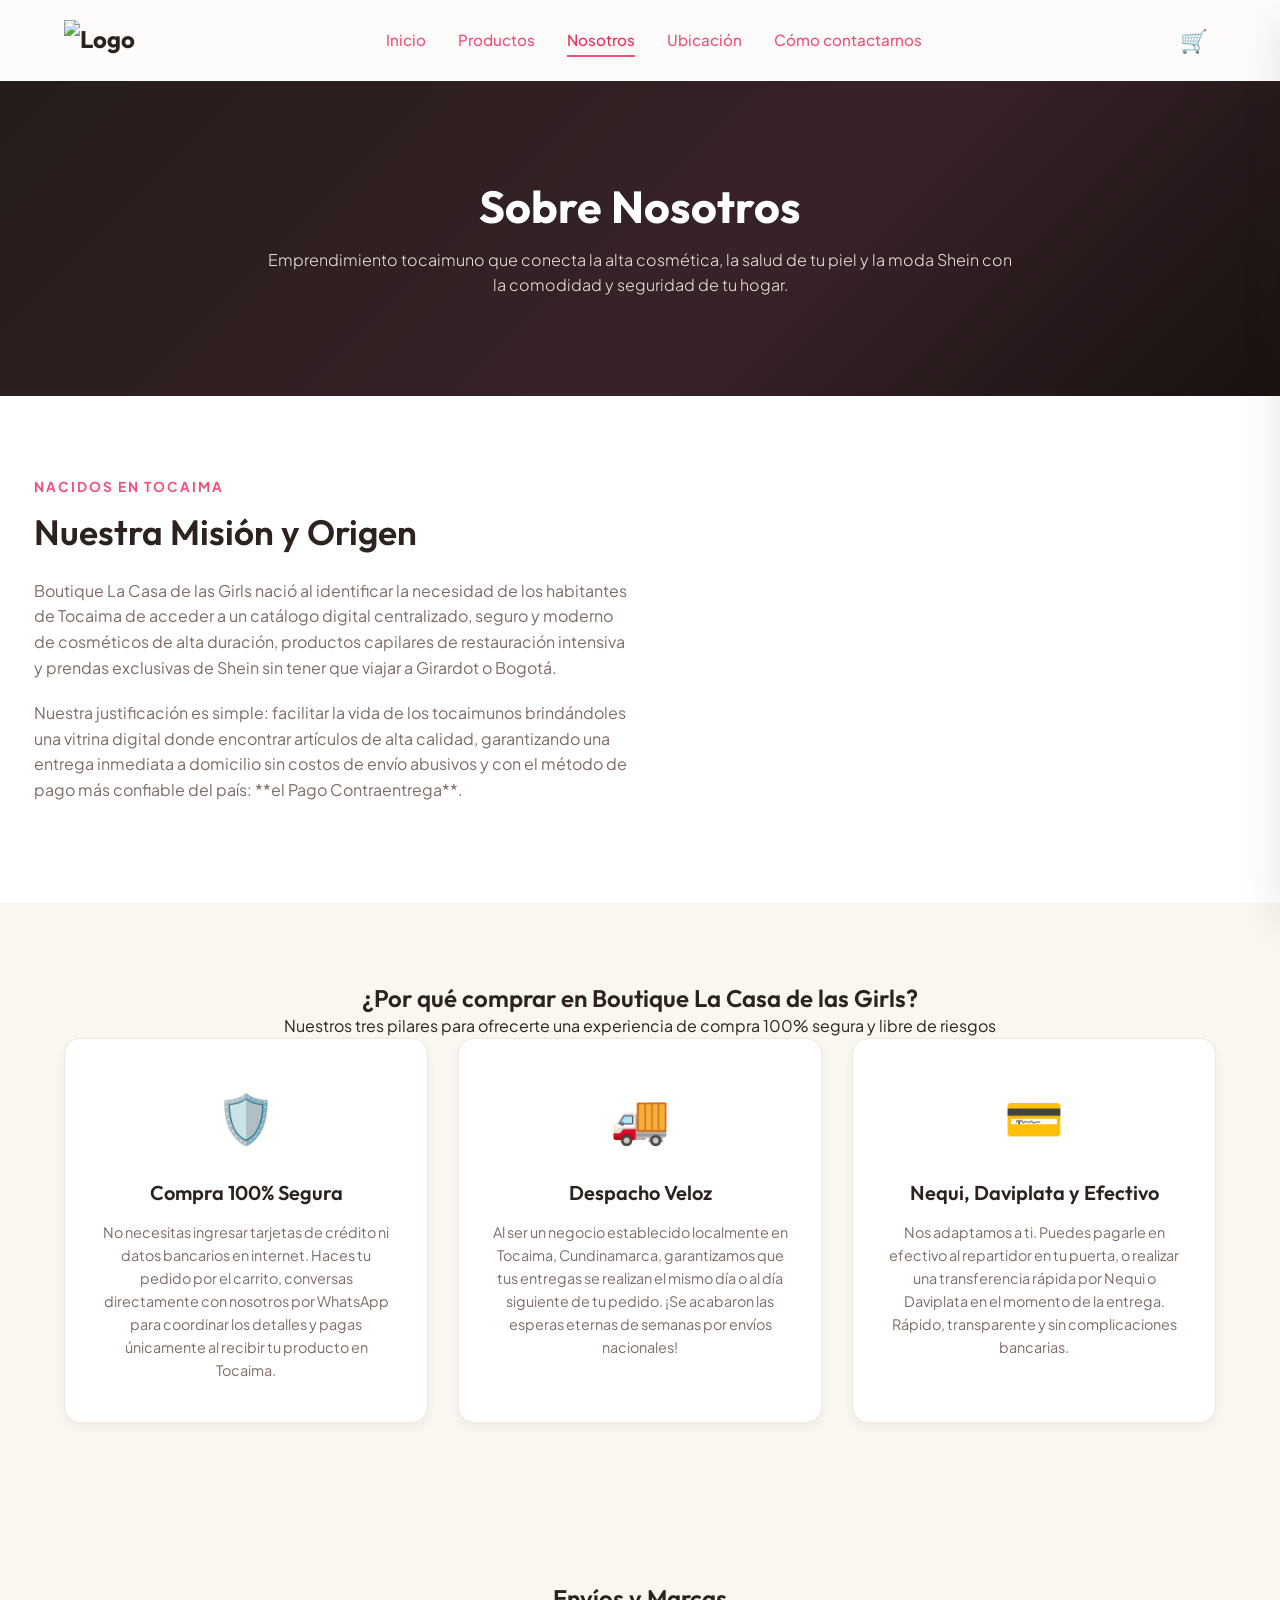
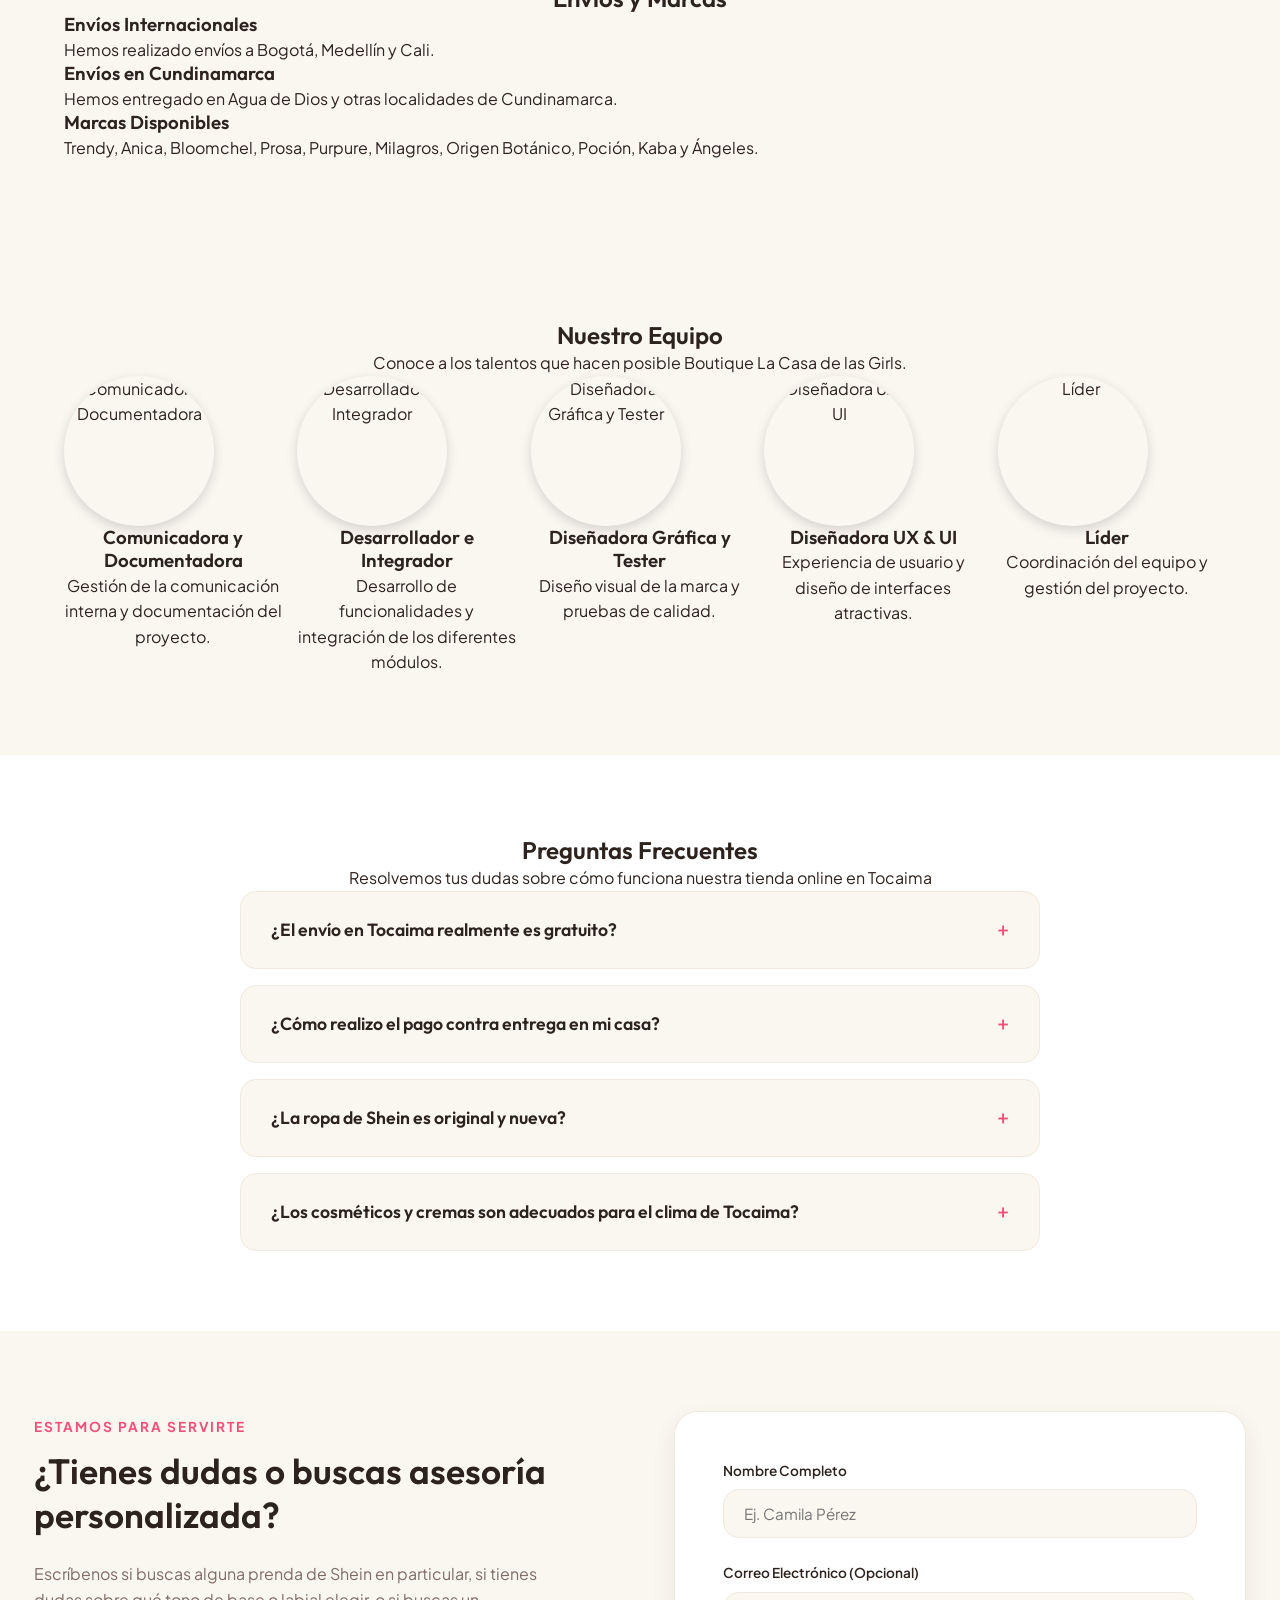
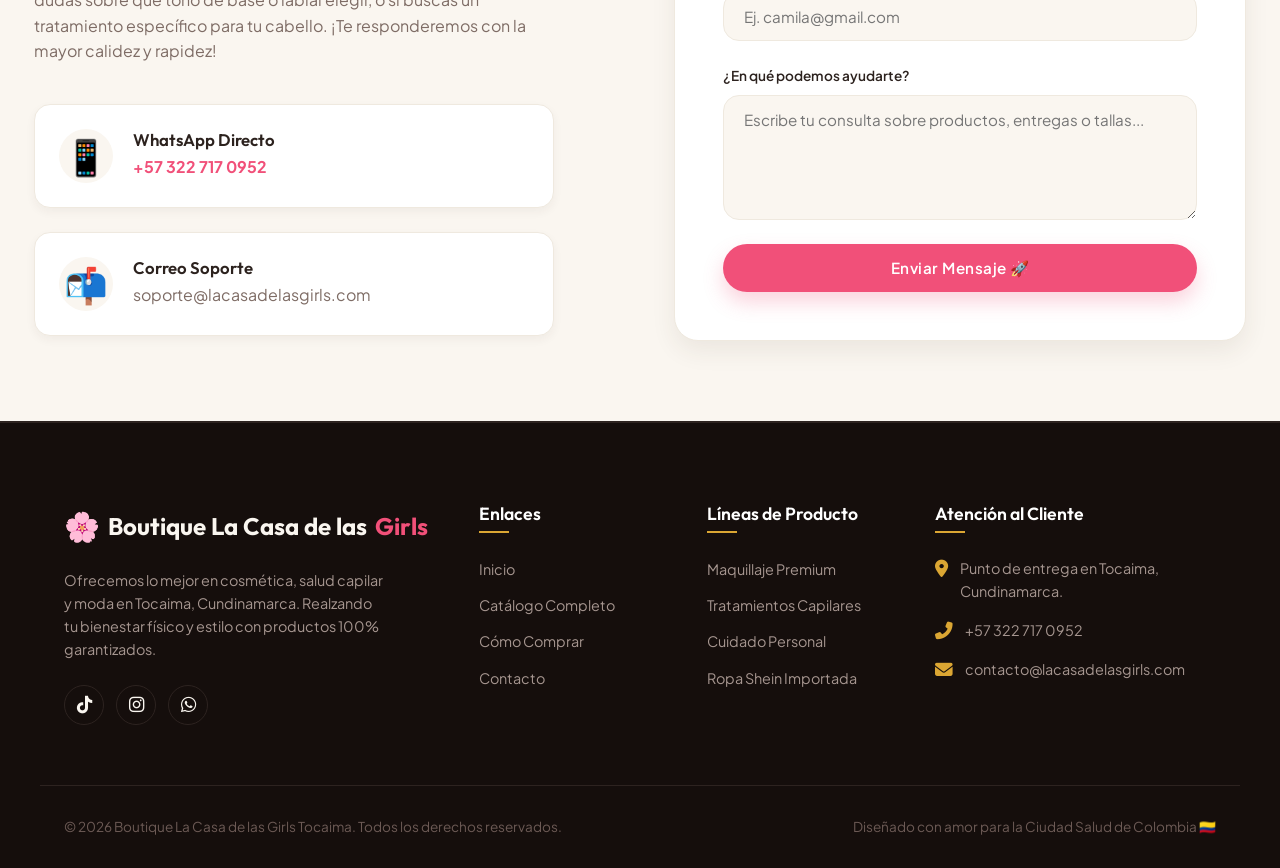
==== html/nosotros.html @ 66ab5dfc "Add files via upload" ====
<!DOCTYPE html>
<html lang="es">
<head>
    <meta charset="UTF-8">
    <meta name="viewport" content="width=device-width, initial-scale=1.0">
    <title>Nosotros | Boutique La Casa de las Girls Tocaima</title>
    <!-- Meta tags SEO -->
    <meta name="description" content="Conoce la historia de Boutique La Casa de las Girls, el principal portal de cosmética y Shein en Tocaima, Cundinamarca. Compra seguro sin tarjeta, paga contraentrega.">
    <!-- Hojas de Estilo -->
    <link rel="stylesheet" href="../css/estilos.css">
    <link rel="stylesheet" href="../css/nosotros.css">
    <!-- Fuentes y FontAwesome para Iconos -->
    <link rel="stylesheet" href="https://cdnjs.cloudflare.com/ajax/libs/font-awesome/6.4.0/css/all.min.css">
</head>
<body>

    <!-- Encabezado y Navbar -->
    <header class="header-container">
        <nav class="navbar">
            <div class="container nav-container">
                <a href="inicio.html" class="logo" id="logo-main"><img src="../imagenes/logotipo de la pagina/logotipo.jpeg" alt="Logo" class="logo-img" style="height:40px; vertical-align:middle;"/></a>
                
                <ul class="nav-menu">
                    <li><a href="inicio.html" class="nav-link" id="lnk-inicio">Inicio</a></li>
                    <li><a href="productos.html" class="nav-link" id="lnk-productos">Productos</a></li>
                    <li><a href="nosotros.html" class="nav-link active" id="lnk-nosotros">Nosotros</a></li>
                    <li><a href="ubicacion.html" class="nav-link" id="lnk-ubicacion">Ubicación</a></li>
                    <li><a href="#contacto" class="nav-link" id="lnk-contacto">Cómo contactarnos</a></li>
                </ul>

                <div class="nav-actions">
                    <!-- Carrito de Compras -->
                    <button class="nav-btn" id="cart-open-btn" aria-label="Abrir Carrito" id="btn-cart">
                        🛒
                        <span class="cart-count" style="display: none;">0</span>
                    </button>
                    <!-- Menú Hamburguesa -->
                    <button class="menu-toggle" aria-label="Menu" id="btn-menu">
                        <span></span>
                        <span></span>
                        <span></span>
                    </button>
                </div>
            </div>
        </nav>
    </header>

    <!-- Banner Superior de Nosotros -->
    <section class="page-banner">
        <div class="banner-overlay"></div>
        <div class="container banner-content animar-scroll">
            <h1>Sobre Nosotros</h1>
            <p>Emprendimiento tocaimuno que conecta la alta cosmética, la salud de tu piel y la moda Shein con la comodidad y seguridad de tu hogar.</p>
        </div>
    </section>

    <!-- Sección de Historia y Origen -->
    <section class="section history-section">
        <div class="container history-grid">
            <div class="history-text animar-scroll izquierda">
                <span class="sub-title">Nacidos en Tocaima</span>
                <h2>Nuestra Misión y Origen</h2>
                <p>Boutique La Casa de las Girls nació al identificar la necesidad de los habitantes de Tocaima de acceder a un catálogo digital centralizado, seguro y moderno de cosméticos de alta duración, productos capilares de restauración intensiva y prendas exclusivas de Shein sin tener que viajar a Girardot o Bogotá.</p>
                <p>Nuestra justificación es simple: facilitar la vida de los tocaimunos brindándoles una vitrina digital donde encontrar artículos de alta calidad, garantizando una entrega inmediata a domicilio sin costos de envío abusivos y con el método de pago más confiable del país: **el Pago Contraentrega**.</p>
        
                
                    
                
            </div>
        </div>
    </section>

    <!-- Pilares de Confianza y Seguridad -->
    <section class="section trust-section">
        <div class="container">
            <div class="section-title text-center animar-scroll">
                <h2>¿Por qué comprar en Boutique La Casa de las Girls?</h2>
                <p>Nuestros tres pilares para ofrecerte una experiencia de compra 100% segura y libre de riesgos</p>
                <div class="divider"></div>
            </div>

            <div class="trust-grid">
                <!-- Pilar 1: Cero Riesgo -->
                <div class="trust-card animar-scroll">
                    <div class="trust-icon">🛡️</div>
                    <h3>Compra 100% Segura</h3>
                    <p>No necesitas ingresar tarjetas de crédito ni datos bancarios en internet. Haces tu pedido por el carrito, conversas directamente con nosotros por WhatsApp para coordinar los detalles y pagas únicamente al recibir tu producto en Tocaima.</p>
                </div>

                <!-- Pilar 2: Envíos Locales Express -->
                <div class="trust-card animar-scroll" style="animation-delay: 0.1s;">
                    <div class="trust-icon">🚚</div>
                    <h3>Despacho Veloz</h3>
                    <p>Al ser un negocio establecido localmente en Tocaima, Cundinamarca, garantizamos que tus entregas se realizan el mismo día o al día siguiente de tu pedido. ¡Se acabaron las esperas eternas de semanas por envíos nacionales!</p>
                </div>

                <!-- Pilar 3: Medios de Pago Familiares -->
                <div class="trust-card animar-scroll" style="animation-delay: 0.2s;">
                    <div class="trust-icon">💳</div>
                    <h3>Nequi, Daviplata y Efectivo</h3>
                    <p>Nos adaptamos a ti. Puedes pagarle en efectivo al repartidor en tu puerta, o realizar una transferencia rápida por Nequi o Daviplata en el momento de la entrega. Rápido, transparente y sin complicaciones bancarias.</p>
                </div>
            </div>
        </div>
    </section>
<section class="section shipping-brands-section">
    <div class="container">
        <div class="section-title text-center animar-scroll">
            <h2>Envíos y Marcas</h2>
            <div class="divider"></div>
        </div>
        <div class="shipping-info">
            <h3>Envíos Internacionales</h3>
            <p>Hemos realizado envíos a Bogotá, Medellín y Cali.</p>
            <h3>Envíos en Cundinamarca</h3>
            <p>Hemos entregado en Agua de Dios y otras localidades de Cundinamarca.</p>
        </div>
        <div class="brands-list">
            <h3>Marcas Disponibles</h3>
            <p>Trendy, Anica, Bloomchel, Prosa, Purpure, Milagros, Origen Botánico, Poción, Kaba y Ángeles.</p>
        </div>
    </div>
</section>

<!-- Team Section -->
<section class="section team-section">
    <div class="container">
        <div class="section-title text-center animar-scroll">
            <h2>Nuestro Equipo</h2>
            <p>Conoce a los talentos que hacen posible Boutique La Casa de las Girls.</p>
            <div class="divider"></div>
        </div>
        <div class="team-grid" style="display:grid;grid-template-columns:repeat(auto-fit, minmax(150px,1fr));gap:15px;">
            <div class="team-card animar-scroll" style="text-align:center;">
                <img src="../grupo de trabajo/Comunicadora y Documentadora.jpeg" alt="Comunicadora y Documentadora" style="width:150px;height:150px;border-radius:50%;box-shadow:0 4px 12px rgba(0,0,0,0.15);">
                <h3>Comunicadora y Documentadora</h3>
                <p>Gestión de la comunicación interna y documentación del proyecto.</p>
            </div>
            <div class="team-card animar-scroll" style="text-align:center;">
                <img src="../grupo de trabajo/Desarrollador e Integrador.jpeg" alt="Desarrollador e Integrador" style="width:150px;height:150px;border-radius:50%;box-shadow:0 4px 12px rgba(0,0,0,0.15);">
                <h3>Desarrollador e Integrador</h3>
                <p>Desarrollo de funcionalidades y integración de los diferentes módulos.</p>
            </div>
            <div class="team-card animar-scroll" style="text-align:center;">
                <img src="../grupo de trabajo/Diseñadora Grafica y Tester.jpeg" alt="Diseñadora Gráfica y Tester" style="width:150px;height:150px;border-radius:50%;box-shadow:0 4px 12px rgba(0,0,0,0.15);">
                <h3>Diseñadora Gráfica y Tester</h3>
                <p>Diseño visual de la marca y pruebas de calidad.</p>
            </div>
            <div class="team-card animar-scroll" style="text-align:center;">
                <img src="../grupo de trabajo/Diseñadora UX (Experiencia de usuario) y Diseñadora UI (interfaz).jpeg" alt="Diseñadora UX y UI" style="width:150px;height:150px;border-radius:50%;box-shadow:0 4px 12px rgba(0,0,0,0.15);">
                <h3>Diseñadora UX & UI</h3>
                <p>Experiencia de usuario y diseño de interfaces atractivas.</p>
            </div>
            <div class="team-card animar-scroll" style="text-align:center;">
                <img src="../grupo de trabajo/Lider.jpeg" alt="Líder" style="width:150px;height:150px;border-radius:50%;box-shadow:0 4px 12px rgba(0,0,0,0.15);">
                <h3>Líder</h3>
                <p>Coordinación del equipo y gestión del proyecto.</p>
            </div>
        </div>
    </div>
</section>

    <!-- FAQs (Preguntas Frecuentes) -->
    <section class="section faq-section">
        <div class="container">
            <div class="section-title text-center animar-scroll">
                <h2>Preguntas Frecuentes</h2>
                <p>Resolvemos tus dudas sobre cómo funciona nuestra tienda online en Tocaima</p>
                <div class="divider"></div>
            </div>

            <div class="faq-container animar-scroll">
                <!-- FAQ 1 -->
                <div class="faq-item">
                    <button class="faq-question">
                        <span>¿El envío en Tocaima realmente es gratuito?</span>
                        <span class="faq-icon-toggle">+</span>
                    </button>
                    <div class="faq-answer">
                        <p>Sí, absolutamente todos los envíos dentro del casco urbano de Tocaima Cundinamarca son gratuitos por compras mínimas de $15.000 COP. Para veredas o sectores aledaños (como El Vergel, Lutaima o Pubenza) coordinamos una tarifa muy baja y accesible por WhatsApp.</p>
                    </div>
                </div>

                <!-- FAQ 2 -->
                <div class="faq-item">
                    <button class="faq-question">
                        <span>¿Cómo realizo el pago contra entrega en mi casa?</span>
                        <span class="faq-icon-toggle">+</span>
                    </button>
                    <div class="faq-answer">
                        <p>Es muy sencillo. Realizas tu pedido en la página, te redireccionará a WhatsApp donde confirmamos tus datos. Llevamos tu pedido a tu domicilio, y en el momento que te entregamos los productos físicos, le cancelas en efectivo al repartidor o le realizas la transferencia a nuestro Nequi/Daviplata autorizado.</p>
                    </div>
                </div>

                <!-- FAQ 3 -->
                <div class="faq-item">
                    <button class="faq-question">
                        <span>¿La ropa de Shein es original y nueva?</span>
                        <span class="faq-icon-toggle">+</span>
                    </button>
                    <div class="faq-answer">
                        <p>Sí, importamos directamente desde la plataforma oficial de Shein. Toda la ropa es 100% nueva, viene sellada en su empaque original de Shein y con sus respectivas etiquetas de fábrica. En nuestra sección Nosotros y en el catálogo especificamos tallas y medidas exactas para que elijas la prenda perfecta.</p>
                    </div>
                </div>

                <!-- FAQ 4 -->
                <div class="faq-item">
                    <button class="faq-question">
                        <span>¿Los cosméticos y cremas son adecuados para el clima de Tocaima?</span>
                        <span class="faq-icon-toggle">+</span>
                    </button>
                    <div class="faq-answer">
                        <p>Sí, esa es nuestra gran propuesta de valor. Tocaima posee un clima cálido espectacular, por lo que seleccionamos bases y labiales mate de larga duración que resisten el sudor y la humedad. Igualmente, nuestros protectores solares son de toque seco (anti-brillo) y los tratamientos capilares rehidratan el cabello reseco por el sol o el agua.</p>
                    </div>
                </div>
            </div>
        </div>
    </section>

    <!-- Formulario de Contacto -->
    <section class="section contact-section" id="contacto">
        <div class="container contact-grid">
            
            <div class="contact-info animar-scroll izquierda">
                <span class="sub-title">Estamos para servirte</span>
                <h2>¿Tienes dudas o buscas asesoría personalizada?</h2>
                <p>Escríbenos si buscas alguna prenda de Shein en particular, si tienes dudas sobre qué tono de base o labial elegir, o si buscas un tratamiento específico para tu cabello. ¡Te responderemos con la mayor calidez y rapidez!</p>
                
                <div class="contact-methods">
                    <div class="method-card">
                        <span class="method-icon">📱</span>
                        <div>
                            <h4>WhatsApp Directo</h4>
                            <a href="https://api.whatsapp.com/send?phone=573227170952" target="_blank" style="color: var(--color-primary); font-weight: 700;">+57 322 717 0952</a>
                        </div>
                    </div>
                    <div class="method-card">
                        <span class="method-icon">📬</span>
                        <div>
                            <h4>Correo Soporte</h4>
                            <p style="margin: 0; color: var(--color-text-muted);">soporte@lacasadelasgirls.com</p>
                        </div>
                    </div>
                </div>
            </div>

            <div class="contact-form-container animar-scroll derecha">
                <form id="contact-form" class="contact-form">
                    <div class="form-group">
                        <label for="contact-name">Nombre Completo</label>
                        <input type="text" id="contact-name" placeholder="Ej. Camila Pérez" required>
                    </div>
                    <div class="form-group">
                        <label for="contact-email">Correo Electrónico (Opcional)</label>
                        <input type="email" id="contact-email" placeholder="Ej. camila@gmail.com">
                    </div>
                    <div class="form-group">
                        <label for="contact-message">¿En qué podemos ayudarte?</label>
                        <textarea id="contact-message" rows="5" placeholder="Escribe tu consulta sobre productos, entregas o tallas..." required></textarea>
                    </div>
                    <button type="submit" class="btn btn-primary" style="width: 100%;">Enviar Mensaje 🚀</button>
                </form>
            </div>

        </div>
    </section>

    <!-- Panel Lateral de Carrito Flotante -->
    <div class="cart-overlay" id="cart-overlay"></div>
    <aside class="cart-sidebar" id="cart-sidebar">
        <div class="cart-sidebar-header">
            <h3>Tu Pedido 🛒</h3>
            <button class="cart-close-btn" id="cart-close-btn">&times;</button>
        </div>
        <div class="cart-sidebar-body">
            <!-- Mensaje de Carrito Vacío -->
            <div id="cart-empty-message" class="text-center" style="padding: 40px 20px;">
                <p style="font-size: 1.5rem; margin-bottom: 15px;">🏜️</p>
                <p style="font-weight: 500; color: var(--color-text-muted);">Tu carrito de compras está vacío.</p>
                <a href="productos.html" class="btn btn-primary" style="margin-top: 20px; padding: 10px 20px; font-size: 0.85rem;" id="btn-cart-empty-catalog-nosotros">Ver Catálogo</a>
            </div>
            <!-- Lista de items agregados -->
            <div id="cart-items-container"></div>
        </div>
        <!-- Detalles y botones del carrito -->
        <div class="cart-sidebar-footer" id="cart-footer-details" style="display: none;">
            <div class="cart-subtotal-container">
                <span>Subtotal:</span>
                <span id="cart-subtotal" style="font-weight: 700; color: var(--color-primary); font-size: 1.2rem;">$0</span>
            </div>
            <p style="font-size: 0.75rem; color: var(--color-text-muted); margin-bottom: 15px; text-align: center; background-color: var(--color-border); padding: 6px; border-radius: var(--radius-sm);">
                🚚 ¡Domicilio Gratis en Tocaima!
            </p>
            <button onclick="enviarPedidoWhatsApp()" class="btn btn-primary" style="width: 100%; gap: 10px;" id="cart-checkout-btn">
                Confirmar por WhatsApp 📱
            </button>
        </div>
    </aside>

    <!-- Footer Institucional -->
    <footer class="footer">
        <div class="container footer-grid">
            <!-- Columna 1: Branding -->
            <div class="footer-brand">
                <a href="inicio.html" class="logo" style="margin-bottom: 20px;">
                    <span class="logo-icon">🌸</span> Boutique La Casa de las <span>Girls</span>
                </a>
                <p>Ofrecemos lo mejor en cosmética, salud capilar y moda en Tocaima, Cundinamarca. Realzando tu bienestar físico y estilo con productos 100% garantizados.</p>
                <div class="social-links">
        <a href="https://www.tiktok.com/@lacasadelasgirls?_r=1&_d=el1a3adgl68kj6&sec_uid=MS4wLjABAAAAsJibykAWU6gDnWNrvL4288e7Xlqg8S1vbjrjYUmw9T78iWuZLy0lFs1uy_wjNxN8&share_author_id=6764848179915736070&sharer_language=es&source=h5_m&u_code=ee200eb60h1h20&timestamp=1779913690&user_id=7365220563374523398&sec_user_id=MS4wLjABAAAAgH16a9uBenDvpPxA_Mc17RGIN2QdlJzW7uPUAIhai02XwdpwT57A86sj9m_z_slB&item_author_type=2&utm_source=copy&utm_campaign=client_share&utm_medium=android&share_iid=7644530955932305159&share_link_id=6410c840-1b7b-4632-8632-2dfc1e45a556&share_app_id=1233&ugbiz_name=ACCOUNT&ug_btm=b6880%2Cb5836&social_share_type=5&share_enter_from=others_homepage&item_author_type=2&enable_checksum=1" class="social-icon" target="_blank" aria-label="TikTok"><i class="fab fa-tiktok"></i></a>
        <a href="https://www.instagram.com/la_casa_de_las_girls?igsh=Znp1M3Bvanh1eHlm" class="social-icon" target="_blank" aria-label="Instagram"><i class="fab fa-instagram"></i></a>

        <a href="https://api.whatsapp.com/send?phone=573227170952" class="social-icon" target="_blank" aria-label="WhatsApp"><i class="fab fa-whatsapp"></i></a>
    </div>            </div>

            <!-- Columna 2: Enlaces Rápidos -->
            <div>
                <h4 class="footer-heading">Enlaces</h4>
                <ul class="footer-links">
                    <li><a href="inicio.html">Inicio</a></li>
                    <li><a href="productos.html">Catálogo Completo</a></li>
                    <li><a href="nosotros.html">Cómo Comprar</a></li>
                    <li><a href="nosotros.html#contacto">Contacto</a></li>
                </ul>
            </div>

            <!-- Columna 3: Categorías -->
            <div>
                <h4 class="footer-heading">Líneas de Producto</h4>
                <ul class="footer-links">
                    <li><a href="productos.html?categoria=cosmeticos">Maquillaje Premium</a></li>
                    <li><a href="productos.html?categoria=capilares">Tratamientos Capilares</a></li>
                    <li><a href="productos.html?categoria=personal">Cuidado Personal</a></li>
                    <li><a href="productos.html?categoria=shein">Ropa Shein Importada</a></li>
                </ul>
            </div>

            <!-- Columna 4: Contacto Local -->
            <div>
                <h4 class="footer-heading">Atención al Cliente</h4>
                <ul class="footer-contact">
                    <li>
                        <i class="fas fa-map-marker-alt"></i>
                        <span>Punto de entrega en Tocaima, Cundinamarca.</span>
                    </li>
                    <li>
                        <i class="fas fa-phone-alt"></i>
                        <span>+57 322 717 0952</span>
                    </li>
                    <li>
                        <i class="fas fa-envelope"></i>
                        <span>contacto@lacasadelasgirls.com</span>
                    </li>
                </ul>
            </div>
        </div>

        <div class="container footer-bottom">
            <p>&copy; 2026 Boutique La Casa de las Girls Tocaima. Todos los derechos reservados.</p>
            <p>Diseñado con amor para la Ciudad Salud de Colombia 🇨🇴</p>
        </div>
    </footer>

    <!-- Scripts de Lógica -->
    <script src="../js/productos-data.js"></script>
    <script src="../js/carrito.js"></script>
    <script src="../js/main.js"></script>
    <script src="../js/nosotros.js"></script>
</body>
</html>
---- css/estilos.css ----
/* ==========================================
   ESTILOS COMPARTIDOS Y ESTRUCTURA GENERAL
   ========================================== */

@import url('variables.css');

/* Reseteo y Base */
*, *::before, *::after {
    box-sizing: border-box;
    margin: 0;
    padding: 0;
}

html {
    scroll-behavior: smooth;
    font-size: 16px;
}

body {
    background-color: var(--color-bg);
    color: var(--color-text);
    font-family: var(--font-body);
    line-height: 1.6;
    overflow-x: hidden;
}

h1, h2, h3, h4, h5, h6 {
    font-family: var(--font-title);
    font-weight: 600;
    color: var(--color-text);
    line-height: 1.25;
}

a {
    color: inherit;
    text-decoration: none;
    transition: var(--transition-fast);
}

img {
    max-width: 100%;
    height: auto;
    display: block;
}

button {
    font-family: var(--font-body);
    border: none;
    background: none;
    cursor: pointer;
    outline: none;
    transition: var(--transition-fast);
}

/* ==========================================
   CONTENEDORES E INDUSTRIAL
   ========================================== */
.container {
    width: 100%;
    max-width: var(--container-width);
    margin: 0 auto;
    padding: 0 24px;
}

.section {
    padding: 80px 0;
}

.text-center { text-align: center; }

/* Botones Premium */
.btn {
    display: inline-flex;
    align-items: center;
    justify-content: center;
    padding: 14px 28px;
    border-radius: var(--radius-full);
    font-size: 0.95rem;
    font-weight: 600;
    letter-spacing: 0.5px;
    gap: 8px;
    transition: all var(--transition-normal);
}

.btn-primary {
    background-color: var(--color-primary);
    color: #FFFFFF;
    box-shadow: var(--shadow-primary);
}

.btn-primary:hover {
    background-color: var(--color-primary-hover);
    transform: translateY(-2px);
    box-shadow: 0 12px 24px hsla(var(--primary-h), var(--primary-s), var(--primary-l), 0.35);
}

.btn-secondary {
    background-color: transparent;
    color: var(--color-text);
    border: 2px solid var(--color-text);
}

.btn-secondary:hover {
    background-color: var(--color-text);
    color: #FFFFFF;
    transform: translateY(-2px);
}

.btn-accent {
    background-color: var(--color-secondary);
    color: #FFFFFF;
}

.btn-accent:hover {
    background-color: var(--color-secondary-hover);
    transform: translateY(-2px);
}

/* Barra de anuncios */
.announcement-bar {
    background-color: var(--color-dark-bg);
    color: var(--color-secondary);
    font-size: 0.8rem;
    font-weight: 600;
    text-transform: uppercase;
    letter-spacing: 1.5px;
    text-align: center;
    padding: 8px 16px;
    z-index: 1001;
    position: relative;
}

/* ==========================================
   NAVBAR CON GLASSMORPHISM
   ========================================== */
.header-container {
    position: sticky;
    top: 0;
    z-index: 1000;
    transition: var(--transition-normal);
}

.navbar {
    background-color: var(--glass-bg);
    backdrop-filter: blur(var(--glass-blur));
    -webkit-backdrop-filter: blur(var(--glass-blur));
    border-bottom: 1px solid var(--glass-border);
    transition: var(--transition-normal);
    z-index: 1070;
}

.navbar.scrolled {
    box-shadow: var(--shadow-md);
    background-color: rgba(250, 246, 240, 0.95);
}

.nav-container {
    display: flex;
    justify-content: space-between;
    align-items: center;
    height: 80px;
}

.logo {
    display: flex;
    align-items: center;
    font-family: var(--font-title);
    font-size: 1.5rem;
    font-weight: 700;
    color: var(--color-text);
    gap: 8px;
}

.logo span {
    color: var(--color-primary);
}

.logo-icon {
    font-size: 1.8rem;
    color: var(--color-secondary);
}

.nav-menu {
    display: flex;
    align-items: center;
    gap: 32px;
    list-style: none;
}

.nav-link {
    font-size: 0.95rem;
    font-weight: 500;
    color: var(--color-primary); /* primary accent for visibility */
    position: relative;
    padding: 8px 0;
}

.nav-link:hover, .nav-link.active {
    color: var(--color-primary-hover); /* brighter on hover/active */
}

.nav-link::after {
    content: '';
    position: absolute;
    bottom: 0;
    left: 0;
    width: 0;
    height: 2px;
    background-color: var(--color-primary);
    transition: var(--transition-normal);
}

.nav-link:hover::after, .nav-link.active::after {
    width: 100%;
}

.nav-actions {
    display: flex;
    align-items: center;
    gap: 20px;
}

.nav-btn {
    position: relative;
    padding: 8px;
    color: var(--color-text);
    font-size: 1.4rem;
    border-radius: 50%;
    display: flex;
    align-items: center;
    justify-content: center;
}

.nav-btn:hover {
    background-color: var(--color-border);
    color: var(--color-primary);
}

.cart-count {
    position: absolute;
    top: -4px;
    right: -4px;
    background-color: var(--color-primary);
    color: #FFFFFF;
    font-size: 0.7rem;
    font-weight: 700;
    width: 18px;
    height: 18px;
    border-radius: 50%;
    display: flex;
    align-items: center;
    justify-content: center;
    box-shadow: 0 2px 5px rgba(255, 105, 180, 0.4);
}

/* Menú hamburguesa móvil */
.menu-toggle {
    display: none;
    flex-direction: column;
    justify-content: space-between;
    width: 24px;
    height: 18px;
}

.menu-toggle span {
    display: block;
    height: 2px;
    width: 100%;
    background-color: var(--color-text);
    border-radius: 2px;
    transition: var(--transition-normal);
}

/* ==========================================
   FOOTER PREMIUM
   ========================================== */
.footer {
    background-color: var(--color-dark-bg);
    color: var(--color-dark-text);
    padding: 80px 0 30px 0;
    font-size: 0.95rem;
    border-top: 2px solid var(--color-dark-border);
}

.footer-grid {
    display: grid;
    grid-template-columns: 2fr 1fr 1fr 1.5fr;
    gap: 40px;
    margin-bottom: 60px;
}

.footer-brand .logo {
    color: var(--color-dark-text);
    margin-bottom: 20px;
}

.footer-brand p {
    color: #A69690;
    margin-bottom: 24px;
    font-size: 0.9rem;
    max-width: 320px;
}

.social-links {
    display: flex;
    gap: 12px;
}

.social-icon {
    width: 40px;
    height: 40px;
    border-radius: 50%;
    background-color: transparent;
    border: 1px solid var(--color-dark-border);
    display: flex;
    align-items: center;
    justify-content: center;
    color: var(--color-dark-text);
    font-size: 1.1rem;
}

.social-icon:hover {
    background-color: var(--color-primary);
    color: #FFFFFF;
    transform: translateY(-3px);
    box-shadow: 0 5px 15px rgba(255, 105, 180, 0.3);
}

.footer-heading {
    color: #FFFFFF;
    font-size: 1.1rem;
    font-weight: 600;
    margin-bottom: 24px;
    position: relative;
    padding-bottom: 8px;
}

.footer-heading::after {
    content: '';
    position: absolute;
    bottom: 0;
    left: 0;
    width: 30px;
    height: 2px;
    background-color: var(--color-secondary);
}

.footer-links {
    list-style: none;
}

.footer-links li {
    margin-bottom: 12px;
}

.footer-links a {
    color: #A69690;
    font-size: 0.9rem;
}

.footer-links a:hover {
    color: var(--color-secondary);
    padding-left: 5px;
}

.footer-contact li {
    display: flex;
    align-items: flex-start;
    gap: 12px;
    margin-bottom: 16px;
    color: #A69690;
    font-size: 0.9rem;
}

.footer-contact i {
    color: var(--color-secondary);
    font-size: 1.1rem;
    margin-top: 3px;
}

.footer-newsletter p {
    color: #A69690;
    font-size: 0.9rem;
    margin-bottom: 16px;
}

.newsletter-form {
    display: flex;
    position: relative;
    border-radius: var(--radius-full);
    overflow: hidden;
    background-color: var(--color-dark-card);
    border: 1px solid var(--color-dark-border);
    padding: 4px;
}

.newsletter-form input {
    flex: 1;
    background: none;
    border: none;
    padding: 12px 16px;
    color: #FFFFFF;
    font-family: var(--font-body);
    font-size: 0.85rem;
    outline: none;
}

.newsletter-form input::placeholder {
    color: #6C5A55;
}

.newsletter-form button {
    background-color: var(--color-primary);
    color: #FFFFFF;
    width: 42px;
    height: 42px;
    border-radius: 50%;
    display: flex;
    align-items: center;
    justify-content: center;
}

.newsletter-form button:hover {
    background-color: var(--color-primary-hover);
    transform: scale(1.05);
}

.footer-bottom {
    border-top: 1px solid var(--color-dark-border);
    padding-top: 30px;
    display: flex;
    justify-content: space-between;
    align-items: center;
    font-size: 0.85rem;
    color: #6C5A55;
}

/* ==========================================
   TOAST NOTIFICATIONS (SISTEMA FLOTANTE)
   ========================================== */
.toast-container {
    position: fixed;
    bottom: 30px;
    right: 30px;
    z-index: 2000;
    display: flex;
    flex-direction: column;
    gap: 12px;
    pointer-events: none;
}

.toast {
    background-color: #FFFFFF;
    color: var(--color-text);
    padding: 16px 24px;
    border-radius: var(--radius-md);
    box-shadow: var(--shadow-lg);
    border-left: 4px solid var(--color-primary);
    display: flex;
    align-items: center;
    gap: 12px;
    font-size: 0.9rem;
    font-weight: 500;
    min-width: 280px;
    transform: translateX(120%);
    transition: transform 0.4s cubic-bezier(0.175, 0.885, 0.32, 1.275), opacity 0.3s;
    opacity: 0;
    pointer-events: auto;
}

.toast.show {
    transform: translateX(0);
    opacity: 1;
}

.toast-success {
    border-left-color: var(--color-accent);
}

.toast-icon {
    font-size: 1.2rem;
}

.toast-success .toast-icon {
    color: var(--color-accent);
}

.toast-info .toast-icon {
    color: var(--color-primary);
}

/* ==========================================
   BARRA LATERAL DEL CARRITO (GLOBAL)
   ========================================== */
.cart-overlay {
    position: fixed;
    top: 0;
    left: 0;
    width: 100vw;
    height: 100vh;
    background-color: rgba(29, 23, 20, 0.6);
    backdrop-filter: blur(4px);
    z-index: 1040;
    opacity: 0;
    pointer-events: none;
    transition: opacity var(--transition-normal);
}

.cart-overlay.active {
    opacity: 1;
    pointer-events: auto;
}

.cart-sidebar {
    position: fixed;
    top: 0;
    right: 0;
    width: 420px;
    max-width: 100%;
    height: 100vh;
    background-color: var(--color-bg-card);
    box-shadow: var(--shadow-lg);
    z-index: 1050;
    display: flex;
    flex-direction: column;
    transform: translateX(100%);
    transition: transform var(--transition-normal);
}

.cart-sidebar.open {
    transform: translateX(0);
}

.cart-sidebar-header {
    padding: 24px;
    border-bottom: 1px solid var(--color-border);
    display: flex;
    justify-content: space-between;
    align-items: center;
}

.cart-sidebar-header h3 {
    font-size: 1.3rem;
    font-weight: 600;
}

.cart-close-btn {
    font-size: 1.8rem;
    color: var(--color-text-muted);
}

.cart-close-btn:hover {
    color: var(--color-primary);
}

.cart-sidebar-body {
    flex: 1;
    overflow-y: auto;
    padding: 24px;
}

/* Items del Carrito */
.cart-item {
    display: flex;
    gap: 16px;
    padding: 16px 0;
    border-bottom: 1px solid var(--color-border);
    align-items: center;
    animation: fadeIn 0.3s ease;
}

@keyframes fadeIn {
    from { opacity: 0; transform: translateY(10px); }
    to { opacity: 1; transform: translateY(0); }
}

.cart-item-img {
    width: 70px;
    height: 70px;
    border-radius: var(--radius-sm);
    object-fit: cover;
    border: 1px solid var(--color-border);
}

.cart-item-info {
    flex: 1;
}

.cart-item-title {
    font-size: 0.9rem;
    font-weight: 600;
    margin-bottom: 4px;
    color: var(--color-text);
    display: -webkit-box;
    -webkit-line-clamp: 2;
    -webkit-box-orient: vertical;
    overflow: hidden;
}

.cart-item-price {
    font-size: 0.9rem;
    color: var(--color-primary);
    font-weight: 700;
    display: block;
    margin-bottom: 8px;
}

.cart-item-qty {
    display: flex;
    align-items: center;
    gap: 12px;
}

.qty-btn {
    width: 24px;
    height: 24px;
    border: 1px solid var(--color-border);
    background-color: var(--color-bg);
    border-radius: 50%;
    display: flex;
    align-items: center;
    justify-content: center;
    font-size: 0.75rem;
    color: var(--color-text);
}

.qty-btn:hover {
    background-color: var(--color-primary);
    color: #FFFFFF;
    border-color: var(--color-primary);
}

.qty-number {
    font-size: 0.9rem;
    font-weight: 600;
    color: var(--color-text);
}

.cart-item-remove {
    font-size: 1.4rem;
    color: var(--color-text-muted);
}

.cart-item-remove:hover {
    color: var(--color-primary);
}

.cart-sidebar-footer {
    padding: 24px;
    border-top: 1px solid var(--color-border);
    background-color: var(--color-bg);
}

.cart-subtotal-container {
    display: flex;
    justify-content: space-between;
    align-items: center;
    margin-bottom: 16px;
    font-size: 1.05rem;
    font-weight: 600;
}

/* ==========================================
   RESPONSIVO MÓVIL
   ========================================== */
@media (max-width: 992px) {
    .footer-grid {
        grid-template-columns: 1fr 1fr;
        gap: 30px;
    }
}

@media (max-width: 768px) {
    .section {
        padding: 60px 0;
    }
    
    .menu-toggle {
        display: flex;
        cursor: pointer;
    }

    .nav-menu {
        position: fixed;
        top: 80px;
        left: 0;
        width: 100%;
        height: calc(100vh - 80px);
        background-color: var(--glass-bg);
        backdrop-filter: blur(10px);
        flex-direction: column;
        align-items: center;
        justify-content: center;
        gap: 40px;
        transform: translateY(-100%);
        opacity: 0;
        transition: transform 0.4s ease, opacity 0.3s ease;
        pointer-events: none;
        border-top: 1px solid var(--color-border);
        z-index: 1060;
    }

/* Enhanced design for Ubicacion page */
.local-identity-section {
    display: flex;
    flex-wrap: wrap;
    gap: 40px;
    justify-content: center;
    align-items: flex-start;
    padding: 40px 0;
}

.map-container,
.video-container {
    background: rgba(255,255,255,0.15);
    backdrop-filter: blur(10px);
    border-radius: 16px;
    padding: 20px;
    box-shadow: 0 8px 20px rgba(0,0,0,0.1);
    max-width: 800px;
    width: 100%;
}

    .nav-menu.active {
        transform: translateY(0);
        opacity: 1;
        pointer-events: auto;
    }

    .nav-link {
        font-size: 1.2rem;
    }

    .footer-grid {
        grid-template-columns: 1fr;
    }

    .footer-bottom {
        flex-direction: column;
        gap: 15px;
        text-align: center;
    }
}
---- css/nosotros.css ----
/* ==========================================
   ESTILOS DE LA PÁGINA SOBRE NOSOTROS (nosotros.html)
   ========================================== */

/* Banner Superior */
.page-banner {
    position: relative;
    height: 35vh;
    min-height: 250px;
    background: linear-gradient(135deg, #2C221E 0%, #4E2C39 60%, #150E0C 100%);
    display: flex;
    align-items: center;
    justify-content: center;
    text-align: center;
    color: #FFFFFF;
    overflow: hidden;
}

.page-banner::before {
    content: '';
    position: absolute;
    top: 0; left: 0; right: 0; bottom: 0;
    background-image: url('../imagenes/nosotros_banner.jpg');
    background-size: cover;
    background-position: center;
    opacity: 0.35;
    z-index: 1;
}

.banner-overlay {
    position: absolute;
    top: 0; left: 0; right: 0; bottom: 0;
    background: rgba(29, 23, 20, 0.45);
    z-index: 2;
}

.banner-content {
    position: relative;
    z-index: 3;
    max-width: 800px;
}

.page-banner h1 {
    font-size: 2.8rem;
    font-weight: 700;
    color: #FFFFFF;
    margin-bottom: 12px;
}

.page-banner p {
    font-size: 1rem;
    color: #EFE9DF;
    font-weight: 300;
}

/* ==========================================
   SECCIÓN HISTORIA Y MISIÓN
   ========================================== */
.history-section {
    background-color: #FFFFFF;
}

.history-grid {
    display: grid;
    grid-template-columns: 1.1fr 0.9fr;
    gap: 60px;
    align-items: center;
}

.sub-title {
    color: var(--color-primary);
    font-size: 0.85rem;
    font-weight: 700;
    text-transform: uppercase;
    letter-spacing: 2px;
    margin-bottom: 12px;
    display: block;
}

.history-text h2 {
    font-size: 2.2rem;
    margin-bottom: 24px;
}

.history-text p {
    color: var(--color-text-muted);
    margin-bottom: 20px;
}

.mission-quote {
    background-color: var(--color-bg);
    border-left: 4px solid var(--color-secondary);
    padding: 20px 24px;
    border-radius: 0 var(--radius-md) var(--radius-md) 0;
    margin-top: 30px;
}

.mission-quote p {
    font-family: var(--font-title);
    font-style: italic;
    font-size: 1.05rem;
    color: var(--color-text);
    line-height: 1.5;
    margin-bottom: 0;
}

.rounded-img {
    border-radius: var(--radius-md);
    width: 100%;
    object-fit: cover;
    aspect-ratio: 1.1/1;
}

/* ==========================================
   SECCIÓN DE PILARES DE CONFIANZA
   ========================================== */
.trust-section {
    background-color: var(--color-bg);
}

.trust-grid {
    display: grid;
    grid-template-columns: repeat(3, 1fr);
    gap: 30px;
}

.trust-card {
    background-color: var(--color-bg-card);
    padding: 40px 30px;
    border-radius: var(--radius-md);
    border: 1px solid var(--color-border);
    text-align: center;
    box-shadow: var(--shadow-sm);
    transition: all var(--transition-normal);
}

.trust-card:hover {
    transform: translateY(-8px);
    box-shadow: var(--shadow-md);
    border-color: var(--color-secondary);
}

.trust-icon {
    font-size: 3rem;
    margin-bottom: 24px;
    display: inline-block;
}

.trust-card h3 {
    font-size: 1.25rem;
    margin-bottom: 16px;
}

.trust-card p {
    font-size: 0.9rem;
    color: var(--color-text-muted);
    line-height: 1.6;
}

/* ==========================================
   SECCIÓN DE PREGUNTAS FRECUENTES (FAQs)
   ========================================== */
.faq-section {
    background-color: #FFFFFF;
}

.faq-container {
    max-width: 800px;
    margin: 0 auto;
    display: flex;
    flex-direction: column;
    gap: 16px;
}

.faq-item {
    border: 1px solid var(--color-border);
    border-radius: var(--radius-md);
    background-color: var(--color-bg);
    overflow: hidden;
    transition: var(--transition-normal);
}

.faq-item.active {
    border-color: var(--color-primary);
    background-color: #FFFFFF;
    box-shadow: var(--shadow-sm);
}

.faq-question {
    width: 100%;
    display: flex;
    justify-content: space-between;
    align-items: center;
    padding: 24px 30px;
    text-align: left;
    font-family: var(--font-title);
    font-size: 1.1rem;
    font-weight: 600;
    color: var(--color-text);
}

.faq-icon-toggle {
    font-size: 1.4rem;
    font-weight: 400;
    color: var(--color-primary);
    transition: transform var(--transition-normal);
}

.faq-answer {
    max-height: 0; /* Cerrado por defecto */
    overflow: hidden;
    transition: max-height 0.35s cubic-bezier(0.4, 0, 0.2, 1);
}

.faq-answer p {
    padding: 0 30px 24px 30px;
    color: var(--color-text-muted);
    font-size: 0.95rem;
    line-height: 1.6;
}

/* ==========================================
   SECCIÓN DE CONTACTO
   ========================================== */
.contact-section {
    background-color: var(--color-bg);
}

.contact-grid {
    display: grid;
    grid-template-columns: 1fr 1.1fr;
    gap: 60px;
    align-items: center;
}

.contact-info h2 {
    font-size: 2.2rem;
    margin-bottom: 24px;
}

.contact-info p {
    color: var(--color-text-muted);
    margin-bottom: 40px;
}

.contact-methods {
    display: flex;
    flex-direction: column;
    gap: 24px;
}

.method-card {
    display: flex;
    gap: 20px;
    background-color: var(--color-bg-card);
    padding: 24px;
    border-radius: var(--radius-md);
    border: 1px solid var(--color-border);
    box-shadow: var(--shadow-sm);
}

.method-icon {
    font-size: 2.2rem;
    width: 54px;
    height: 54px;
    background-color: var(--color-bg);
    border-radius: 50%;
    display: flex;
    align-items: center;
    justify-content: center;
}

.method-card h4 {
    font-size: 1.05rem;
    margin-bottom: 4px;
}

/* Contenedor del Formulario */
.contact-form-container {
    background-color: var(--color-bg-card);
    padding: 48px;
    border-radius: var(--radius-lg);
    border: 1px solid var(--color-border);
    box-shadow: var(--shadow-md);
}

.contact-form {
    display: flex;
    flex-direction: column;
    gap: 24px;
}

.form-group {
    display: flex;
    flex-direction: column;
    gap: 8px;
}

.form-group label {
    font-size: 0.85rem;
    font-weight: 600;
    color: var(--color-text);
}

.form-group input, .form-group textarea {
    padding: 14px 20px;
    border-radius: var(--radius-md);
    border: 1px solid var(--color-border);
    background-color: var(--color-bg);
    color: var(--color-text);
    font-family: var(--font-body);
    font-size: 0.95rem;
    outline: none;
    transition: all var(--transition-fast);
}

.form-group input:focus, .form-group textarea:focus {
    border-color: var(--color-primary);
    background-color: #FFFFFF;
    box-shadow: 0 0 0 4px var(--color-primary-soft);
}

/* ==========================================
   RESPONSIVO MÓVIL
   ========================================== */
@media (max-width: 992px) {
    .history-grid {
        grid-template-columns: 1fr;
        gap: 40px;
    }
    
    .history-img {
        order: -1;
    }

    .trust-grid {
        grid-template-columns: 1fr;
        gap: 20px;
    }

    .contact-grid {
        grid-template-columns: 1fr;
        gap: 40px;
    }
}

@media (max-width: 768px) {
    .page-banner {
        height: 25vh;
    }
    
    .page-banner h1 {
        font-size: 2rem;
    }

    .contact-form-container {
        padding: 30px 20px;
    }
    
    .faq-question {
        padding: 20px;
        font-size: 1rem;
    }
    
    .faq-answer p {
        padding: 0 20px 20px 20px;
    }
}
/* ---------------------------------------------------------------
   Team Photo Enhancements: higher quality and subtle motion
   --------------------------------------------------------------- */
.team-card img {
    width: 150px;
    height: 150px;
    border-radius: 50%;
    object-fit: cover;
    /* Ensure crisp rendering */
    image-rendering: -webkit-optimize-contrast;
    image-rendering: crisp-edges;
    transition: transform 0.4s ease, filter 0.4s ease;
}
/* Hover effect: slight scale, rotation, and brightness boost */
.team-card img:hover {
    transform: scale(1.07) rotate(3deg);
    filter: brightness(1.1) contrast(1.1);
}
/* Subtle float animation */
@keyframes floatUp {
    0% { transform: translateY(0); }
    50% { transform: translateY(-4px); }
    100% { transform: translateY(0); }
}
.team-card img {
    animation: floatUp 6s ease-in-out infinite;
}
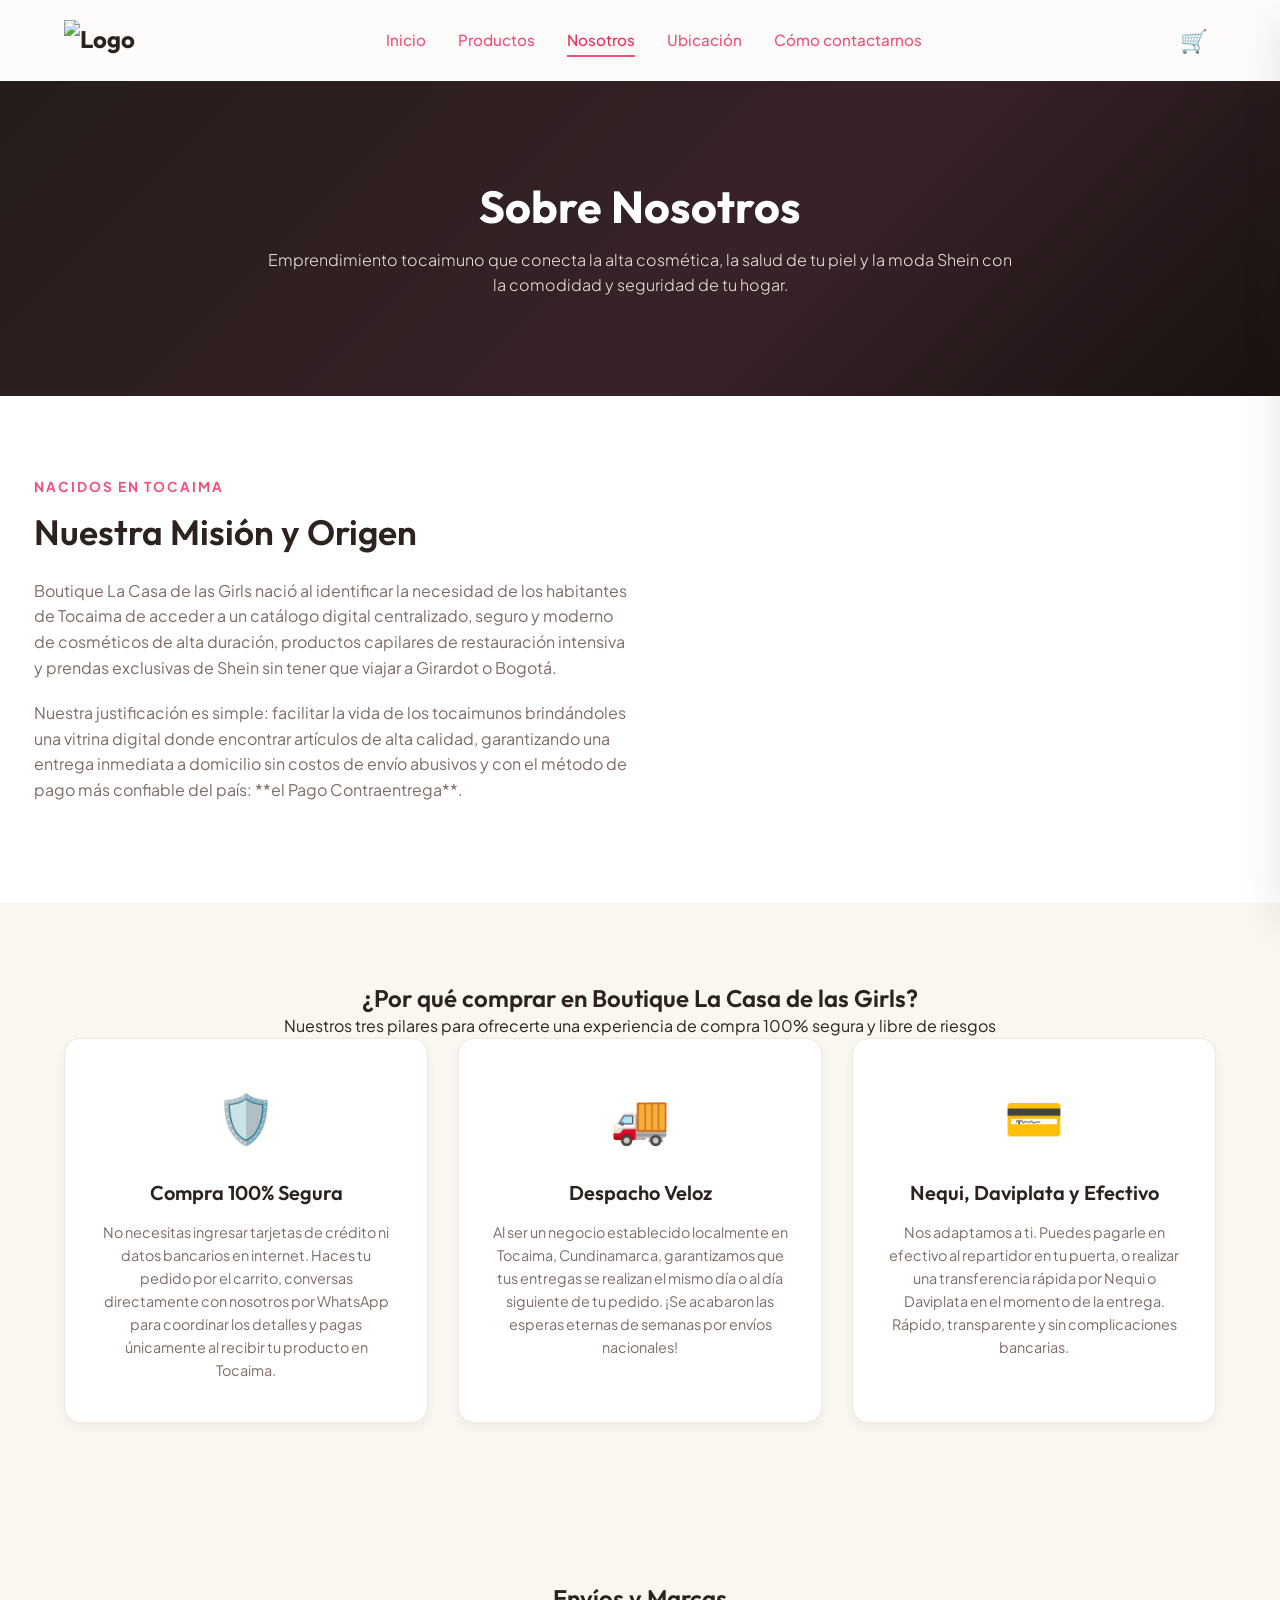
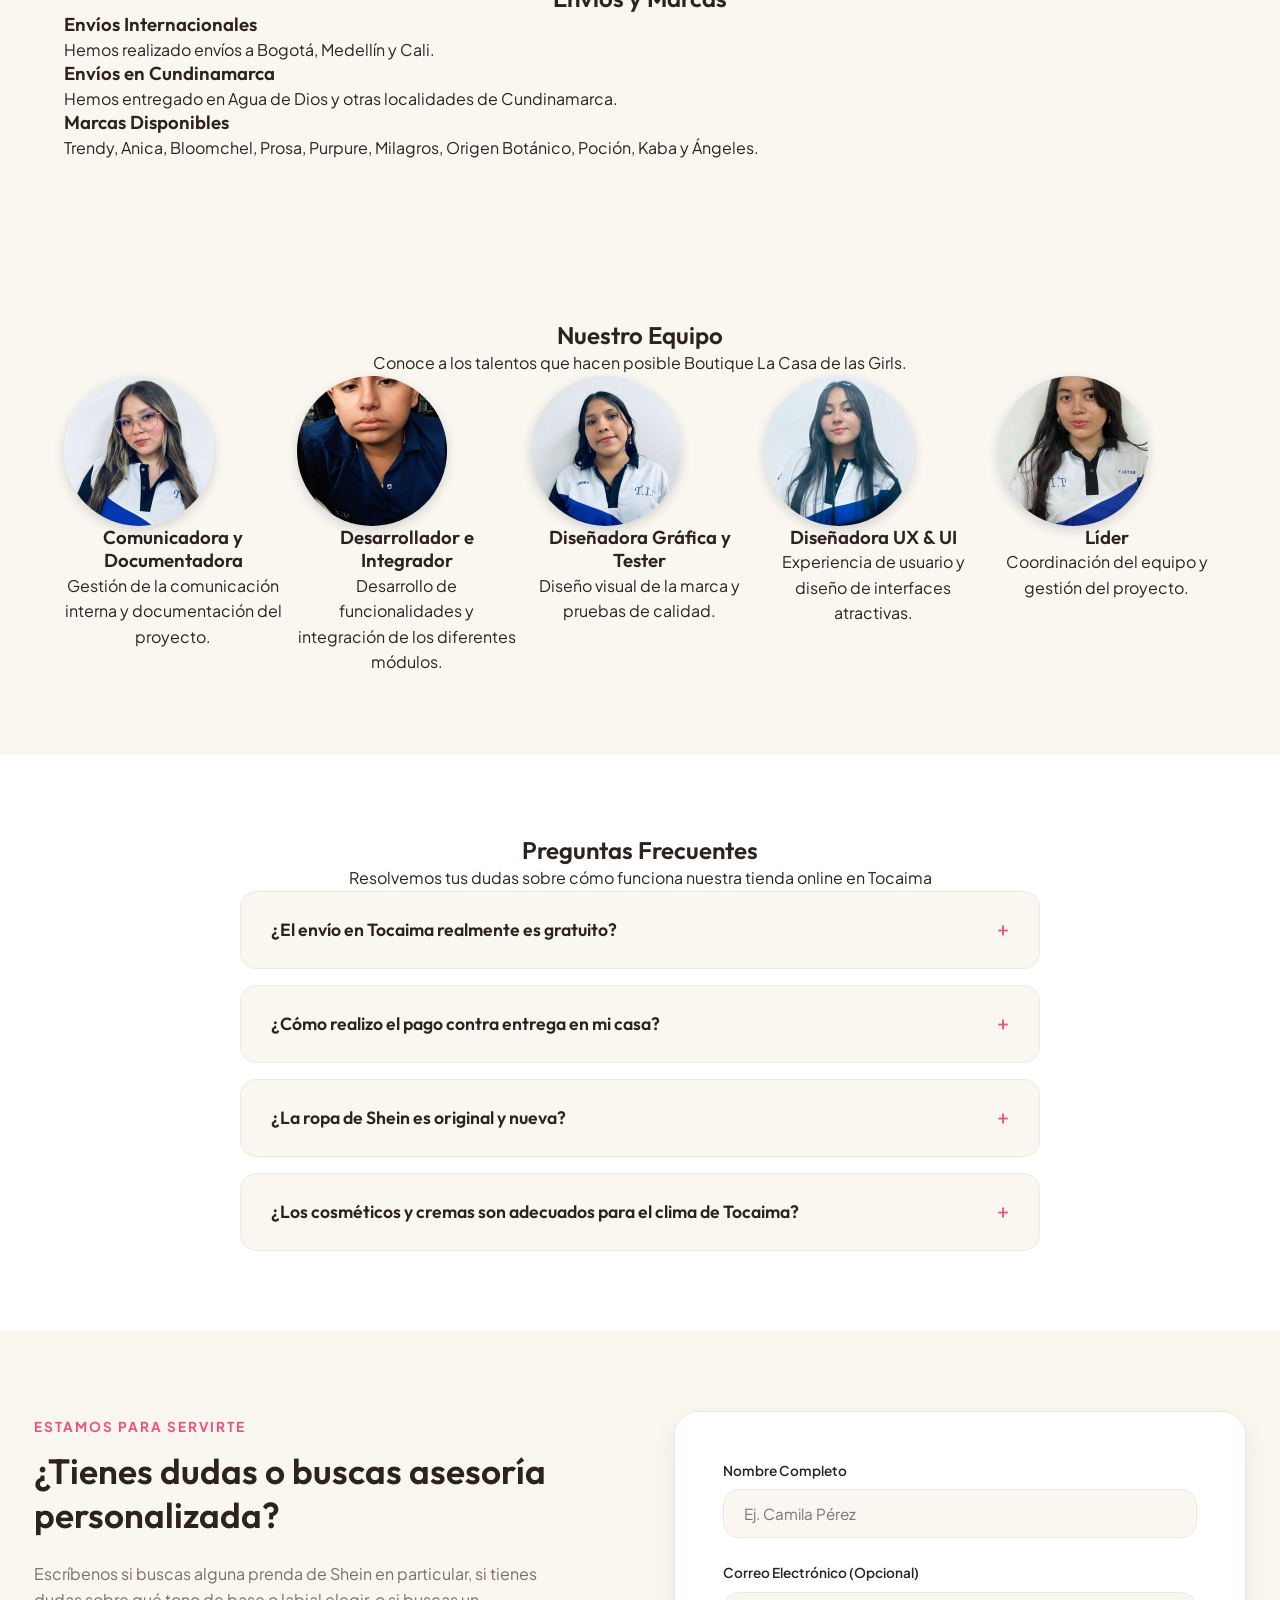
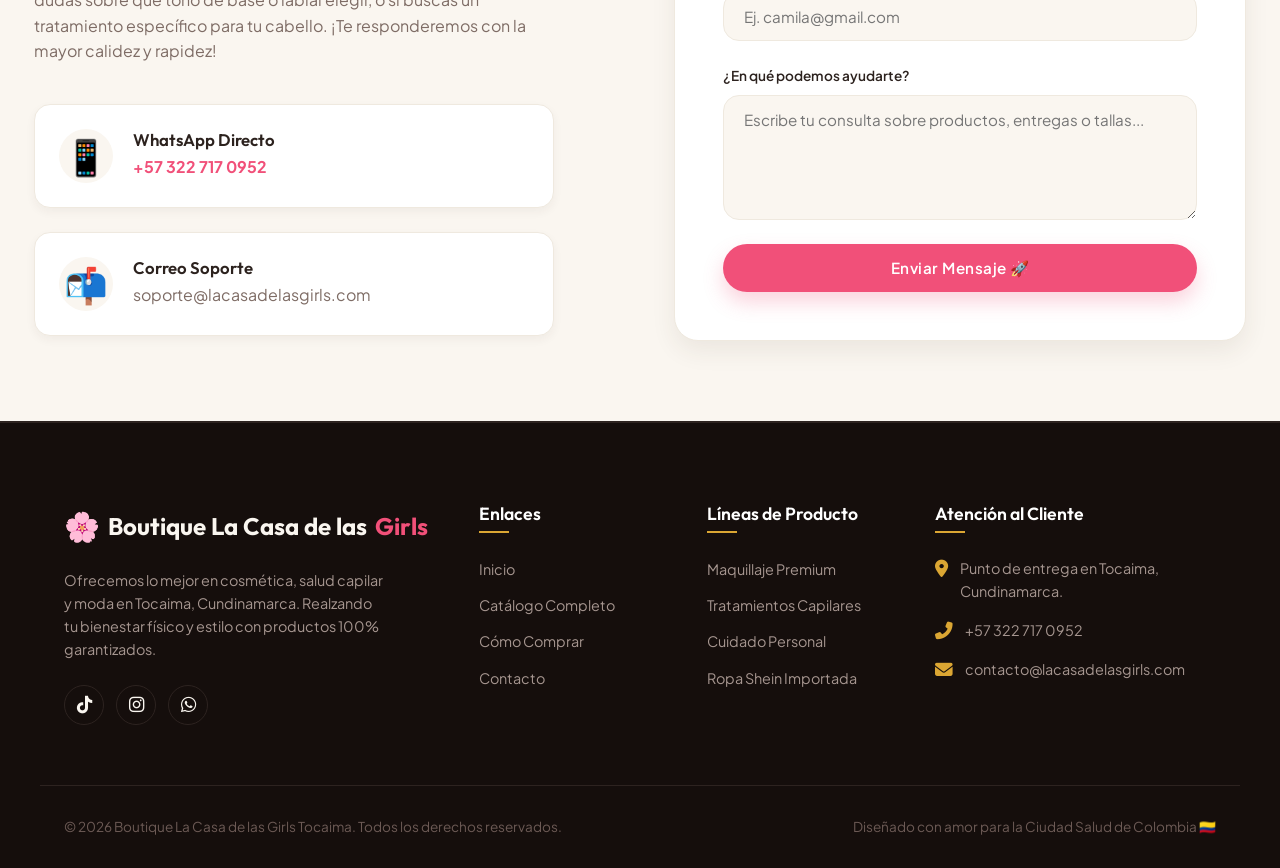
==== commit 61573433: "Integrate Google Tag Manager in nosotros.html Added Google Tag Manager script for tracking." ====
--- a/html/nosotros.html
+++ b/html/nosotros.html
@@ -11,6 +11,16 @@
     <link rel="stylesheet" href="../css/nosotros.css">
     <!-- Fuentes y FontAwesome para Iconos -->
     <link rel="stylesheet" href="https://cdnjs.cloudflare.com/ajax/libs/font-awesome/6.4.0/css/all.min.css">
+
+    <!-- Google tag (gtag.js) -->
+<script async src="https://www.googletagmanager.com/gtag/js?id=G-MLBF8720ZW"></script>
+<script>
+  window.dataLayer = window.dataLayer || [];
+  function gtag(){dataLayer.push(arguments);}
+  gtag('js', new Date());
+
+  gtag('config', 'G-MLBF8720ZW');
+</script>
 </head>
 <body>
 
